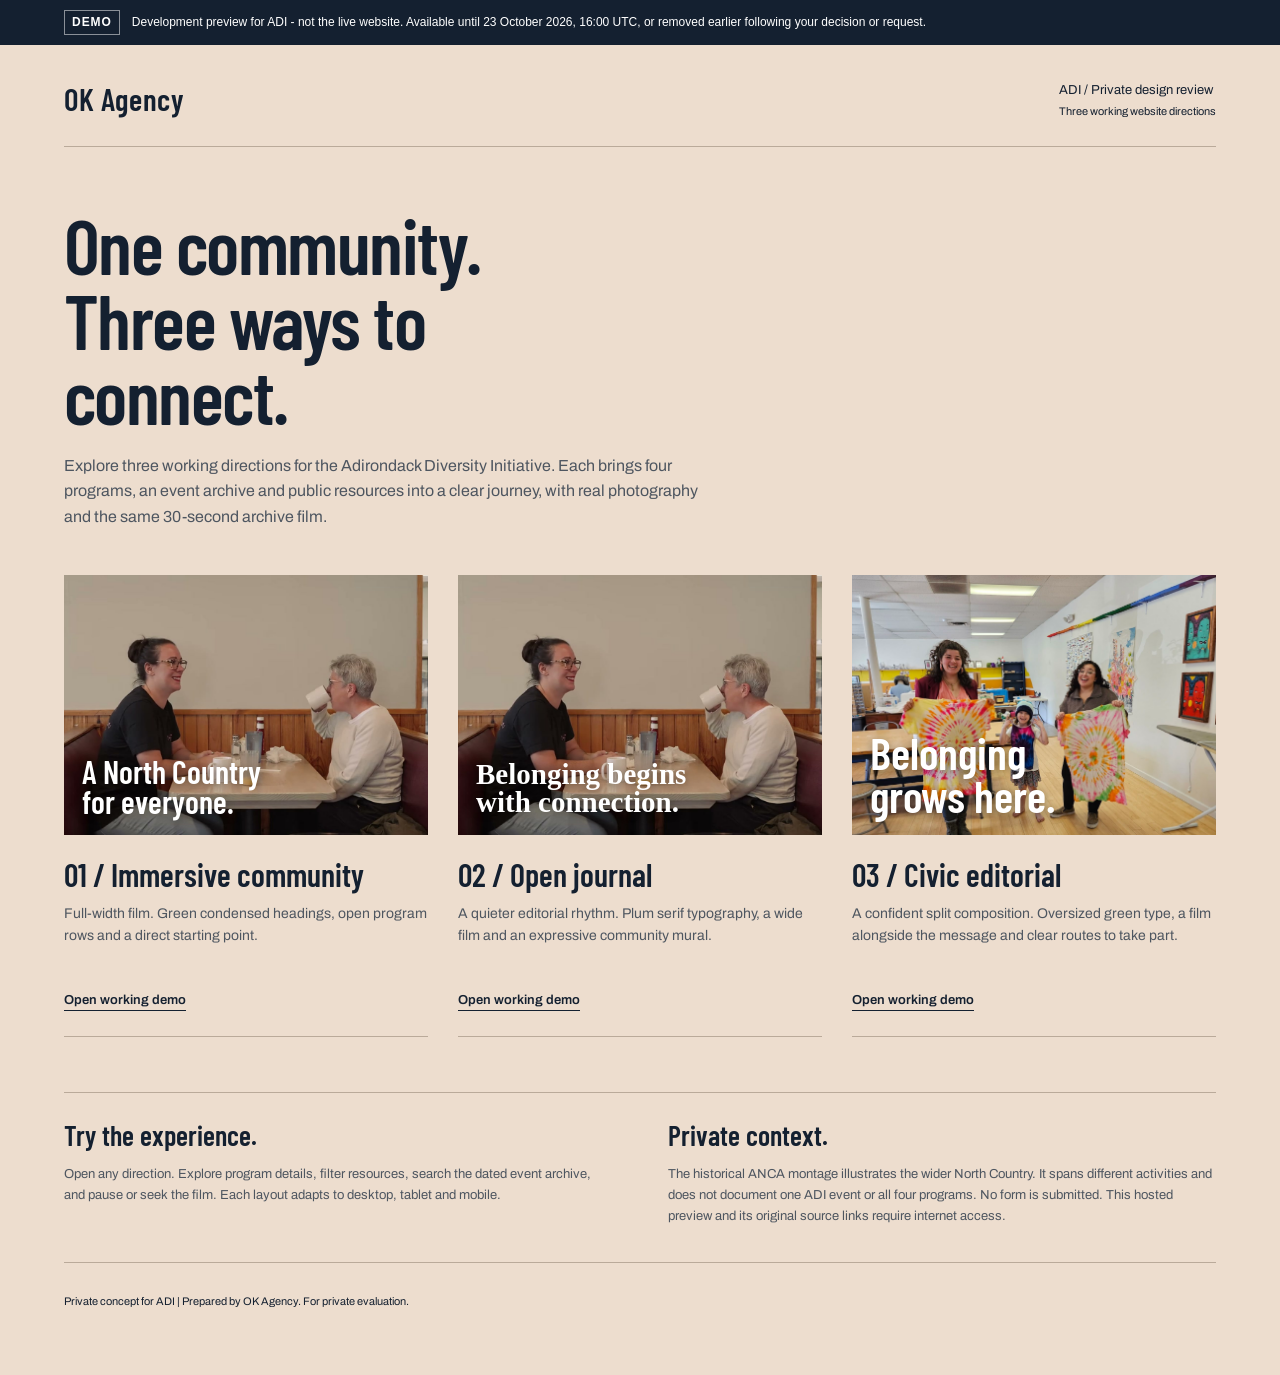
==== index.html @ 8eb535d7 "Publish three ADI development concepts with one review hub" ====
<!doctype html><html lang="en"><head><meta charset="utf-8"><meta name="viewport" content="width=device-width,initial-scale=1"><meta name="robots" content="noindex,nofollow"><title>ADI | Three working directions - private review</title><style>@font-face{font-family:Archivo;src:url('assets/fonts/Archivo-Variable.ttf');font-weight:100 900}@font-face{font-family:Barlow;src:url('assets/fonts/BarlowCondensed-SemiBold.ttf');font-weight:600}*{box-sizing:border-box}body{margin:0;background:#edddce;color:#142030;font:16px/1.6 Archivo,Arial,sans-serif}.shell{max-width:1440px;margin:auto;padding:35px 5vw}header{display:flex;justify-content:space-between;border-bottom:1px solid #baaa9a;padding-bottom:24px;font-size:13px}.brand{font:600 31px Barlow,sans-serif;letter-spacing:.02em}h1{font:600 clamp(52px,6vw,88px)/.98 Barlow,sans-serif;max-width:17ch;margin:60px 0 20px;letter-spacing:-.02em}p{margin:0}.intro{max-width:71ch;color:#4e5660}.directions{display:grid;grid-template-columns:repeat(3,1fr);gap:30px;margin-top:45px}.direction{color:inherit;text-decoration:none;border-bottom:1px solid #baaa9a;padding-bottom:25px}.direction img{width:100%;height:auto;display:block;aspect-ratio:1.4;object-fit:cover}.preview{position:relative;background:#193e36}.preview span{position:absolute;bottom:18px;left:18px;right:18px;color:white;font:600 32px/.95 Barlow,sans-serif;text-shadow:0 2px 8px #0006}.direction.journal .preview span{font:600 29px/.98 Georgia,serif}.direction.civic .preview span{font-size:45px}.direction h2{font:600 32px Barlow,sans-serif;margin:20px 0 10px}.direction p{font-size:14px;min-height:65px;color:#4e5660}.direction .open{display:inline-block;border-bottom:1px solid #142030;margin-top:22px;font-size:13px;font-weight:600}.direction:hover .open{color:#b52454;border-color:#b52454}a:focus-visible{outline:3px solid #b52454;outline-offset:8px}.notes{border-top:1px solid #baaa9a;margin-top:55px;padding-top:25px;display:grid;grid-template-columns:1fr 1fr;gap:55px;font-size:13px}.notes h2{font:600 28px Barlow,sans-serif;margin:0 0 12px}.notes p{color:#4e5660}footer{padding-block:30px;margin-top:35px;border-top:1px solid #baaa9a;font-size:11px}small{font-size:11px} @media(max-width:850px){.directions{grid-template-columns:1fr;gap:35px}.direction{display:grid;grid-template-columns:1fr 1fr;gap:20px}.direction h2{margin-top:0}.direction p{min-height:0}.notes{gap:30px}h1{margin-top:40px}.preview span{font-size:27px}.direction.journal .preview span{font-size:24px}}@media(max-width:560px){.shell{padding:25px 23px}header{gap:25px;font-size:11px;align-items:center}.direction{display:block}.direction h2{margin-top:20px}.directions{margin-top:35px}.notes{grid-template-columns:1fr;gap:28px}.brand{font-size:26px}.preview span{font-size:36px}.direction.journal .preview span{font-size:32px}h1{font-size:61px}.intro{font-size:15px}}@media(prefers-reduced-motion:reduce){*{scroll-behavior:auto}}</style><style>.review-notice{display:flex;align-items:center;gap:12px;padding:10px 5vw;background:#142030;color:#fff;font:12px/1.45 Arial,sans-serif;position:relative;z-index:30}.review-notice strong{flex-shrink:0;border:1px solid #ffffff80;padding:3px 7px;letter-spacing:.08em}.review-notice span{max-width:1000px}@media(max-width:600px){.review-notice{padding:9px 18px;font-size:10px}}</style></head><body><aside class="review-notice" aria-label="Development preview"><strong>DEMO</strong> <span>Development preview for ADI - not the live website. Available until 23 October 2026, 16:00 UTC, or removed earlier following your decision or request.</span></aside><div class="shell"><header><span class="brand">OK Agency</span><span>ADI / Private design review<br><small>Three working website directions</small></span></header><main><h1>One community.<br>Three ways to connect.</h1><p class="intro">Explore three working directions for the Adirondack Diversity Initiative. Each brings four programs, an event archive and public resources into a clear journey, with real photography and the same 30-second archive film.</p><div class="directions"><a class="direction " href="immersive/index.html"><div class="preview"><img src="assets/conversation-poster.jpg" alt="" width="1280" height="720"><span>A North Country<br>for everyone.</span></div><div><h2>01 / Immersive community</h2><p>Full-width film. Green condensed headings, open program rows and a direct starting point.</p><span class="open">Open working demo</span></div></a><a class="direction journal" href="open-journal/index.html"><div class="preview"><img src="assets/conversation-poster.jpg" alt="" width="1280" height="720"><span>Belonging begins<br>with connection.</span></div><div><h2>02 / Open journal</h2><p>A quieter editorial rhythm. Plum serif typography, a wide film and an expressive community mural.</p><span class="open">Open working demo</span></div></a><a class="direction civic" href="civic-editorial/index.html"><div class="preview"><img src="assets/community-arts.jpg" alt="" width="1280" height="720"><span>Belonging<br>grows here.</span></div><div><h2>03 / Civic editorial</h2><p>A confident split composition. Oversized green type, a film alongside the message and clear routes to take part.</p><span class="open">Open working demo</span></div></a></div><div class="notes"><div><h2>Try the experience.</h2><p>Open any direction. Explore program details, filter resources, search the dated event archive, and pause or seek the film. Each layout adapts to desktop, tablet and mobile.</p></div><div><h2>Private context.</h2><p>The historical ANCA montage illustrates the wider North Country. It spans different activities and does not document one ADI event or all four programs. No form is submitted. This hosted preview and its original source links require internet access.</p></div></div></main><footer>Private concept for ADI | Prepared by OK Agency. For private evaluation.</footer></div></body></html>
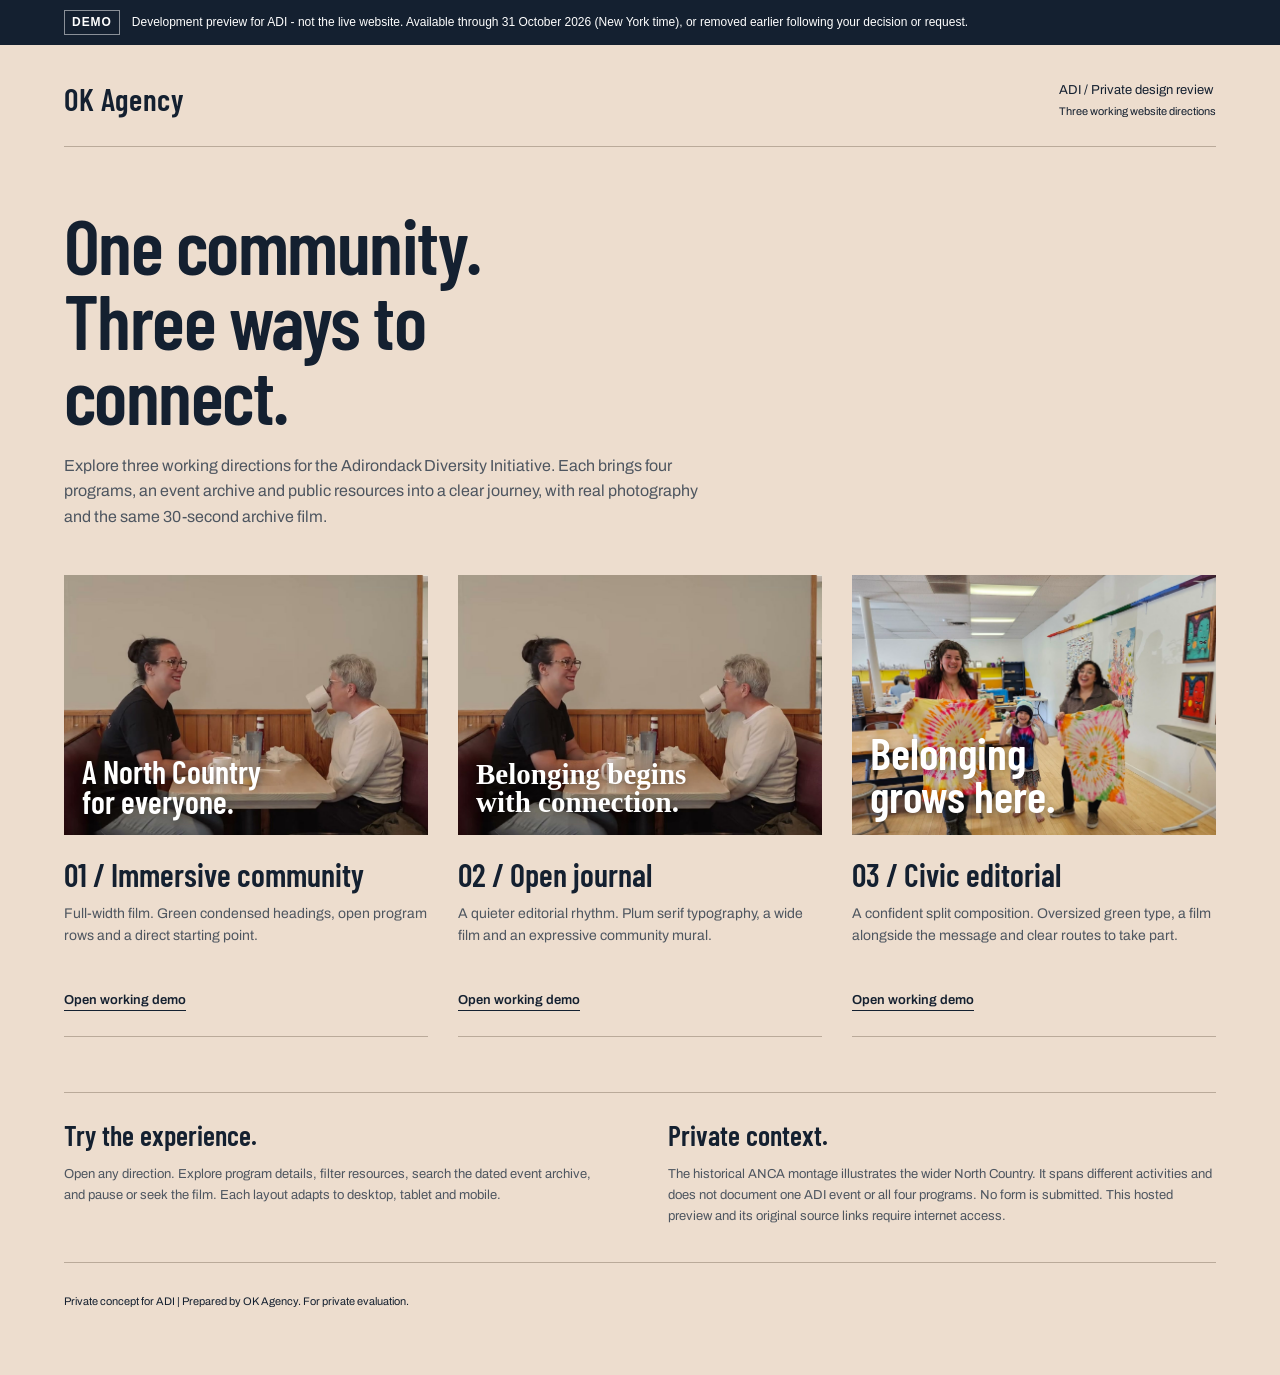
==== commit 3275a98f: "Extend demo review availability through October 31" ====
--- a/index.html
+++ b/index.html
@@ -1 +1 @@
-<!doctype html><html lang="en"><head><meta charset="utf-8"><meta name="viewport" content="width=device-width,initial-scale=1"><meta name="robots" content="noindex,nofollow"><title>ADI | Three working directions - private review</title><style>@font-face{font-family:Archivo;src:url('assets/fonts/Archivo-Variable.ttf');font-weight:100 900}@font-face{font-family:Barlow;src:url('assets/fonts/BarlowCondensed-SemiBold.ttf');font-weight:600}*{box-sizing:border-box}body{margin:0;background:#edddce;color:#142030;font:16px/1.6 Archivo,Arial,sans-serif}.shell{max-width:1440px;margin:auto;padding:35px 5vw}header{display:flex;justify-content:space-between;border-bottom:1px solid #baaa9a;padding-bottom:24px;font-size:13px}.brand{font:600 31px Barlow,sans-serif;letter-spacing:.02em}h1{font:600 clamp(52px,6vw,88px)/.98 Barlow,sans-serif;max-width:17ch;margin:60px 0 20px;letter-spacing:-.02em}p{margin:0}.intro{max-width:71ch;color:#4e5660}.directions{display:grid;grid-template-columns:repeat(3,1fr);gap:30px;margin-top:45px}.direction{color:inherit;text-decoration:none;border-bottom:1px solid #baaa9a;padding-bottom:25px}.direction img{width:100%;height:auto;display:block;aspect-ratio:1.4;object-fit:cover}.preview{position:relative;background:#193e36}.preview span{position:absolute;bottom:18px;left:18px;right:18px;color:white;font:600 32px/.95 Barlow,sans-serif;text-shadow:0 2px 8px #0006}.direction.journal .preview span{font:600 29px/.98 Georgia,serif}.direction.civic .preview span{font-size:45px}.direction h2{font:600 32px Barlow,sans-serif;margin:20px 0 10px}.direction p{font-size:14px;min-height:65px;color:#4e5660}.direction .open{display:inline-block;border-bottom:1px solid #142030;margin-top:22px;font-size:13px;font-weight:600}.direction:hover .open{color:#b52454;border-color:#b52454}a:focus-visible{outline:3px solid #b52454;outline-offset:8px}.notes{border-top:1px solid #baaa9a;margin-top:55px;padding-top:25px;display:grid;grid-template-columns:1fr 1fr;gap:55px;font-size:13px}.notes h2{font:600 28px Barlow,sans-serif;margin:0 0 12px}.notes p{color:#4e5660}footer{padding-block:30px;margin-top:35px;border-top:1px solid #baaa9a;font-size:11px}small{font-size:11px} @media(max-width:850px){.directions{grid-template-columns:1fr;gap:35px}.direction{display:grid;grid-template-columns:1fr 1fr;gap:20px}.direction h2{margin-top:0}.direction p{min-height:0}.notes{gap:30px}h1{margin-top:40px}.preview span{font-size:27px}.direction.journal .preview span{font-size:24px}}@media(max-width:560px){.shell{padding:25px 23px}header{gap:25px;font-size:11px;align-items:center}.direction{display:block}.direction h2{margin-top:20px}.directions{margin-top:35px}.notes{grid-template-columns:1fr;gap:28px}.brand{font-size:26px}.preview span{font-size:36px}.direction.journal .preview span{font-size:32px}h1{font-size:61px}.intro{font-size:15px}}@media(prefers-reduced-motion:reduce){*{scroll-behavior:auto}}</style><style>.review-notice{display:flex;align-items:center;gap:12px;padding:10px 5vw;background:#142030;color:#fff;font:12px/1.45 Arial,sans-serif;position:relative;z-index:30}.review-notice strong{flex-shrink:0;border:1px solid #ffffff80;padding:3px 7px;letter-spacing:.08em}.review-notice span{max-width:1000px}@media(max-width:600px){.review-notice{padding:9px 18px;font-size:10px}}</style></head><body><aside class="review-notice" aria-label="Development preview"><strong>DEMO</strong> <span>Development preview for ADI - not the live website. Available until 23 October 2026, 16:00 UTC, or removed earlier following your decision or request.</span></aside><div class="shell"><header><span class="brand">OK Agency</span><span>ADI / Private design review<br><small>Three working website directions</small></span></header><main><h1>One community.<br>Three ways to connect.</h1><p class="intro">Explore three working directions for the Adirondack Diversity Initiative. Each brings four programs, an event archive and public resources into a clear journey, with real photography and the same 30-second archive film.</p><div class="directions"><a class="direction " href="immersive/index.html"><div class="preview"><img src="assets/conversation-poster.jpg" alt="" width="1280" height="720"><span>A North Country<br>for everyone.</span></div><div><h2>01 / Immersive community</h2><p>Full-width film. Green condensed headings, open program rows and a direct starting point.</p><span class="open">Open working demo</span></div></a><a class="direction journal" href="open-journal/index.html"><div class="preview"><img src="assets/conversation-poster.jpg" alt="" width="1280" height="720"><span>Belonging begins<br>with connection.</span></div><div><h2>02 / Open journal</h2><p>A quieter editorial rhythm. Plum serif typography, a wide film and an expressive community mural.</p><span class="open">Open working demo</span></div></a><a class="direction civic" href="civic-editorial/index.html"><div class="preview"><img src="assets/community-arts.jpg" alt="" width="1280" height="720"><span>Belonging<br>grows here.</span></div><div><h2>03 / Civic editorial</h2><p>A confident split composition. Oversized green type, a film alongside the message and clear routes to take part.</p><span class="open">Open working demo</span></div></a></div><div class="notes"><div><h2>Try the experience.</h2><p>Open any direction. Explore program details, filter resources, search the dated event archive, and pause or seek the film. Each layout adapts to desktop, tablet and mobile.</p></div><div><h2>Private context.</h2><p>The historical ANCA montage illustrates the wider North Country. It spans different activities and does not document one ADI event or all four programs. No form is submitted. This hosted preview and its original source links require internet access.</p></div></div></main><footer>Private concept for ADI | Prepared by OK Agency. For private evaluation.</footer></div></body></html>+<!doctype html><html lang="en"><head><meta charset="utf-8"><meta name="viewport" content="width=device-width,initial-scale=1"><meta name="robots" content="noindex,nofollow"><title>ADI | Three working directions - private review</title><style>@font-face{font-family:Archivo;src:url('assets/fonts/Archivo-Variable.ttf');font-weight:100 900}@font-face{font-family:Barlow;src:url('assets/fonts/BarlowCondensed-SemiBold.ttf');font-weight:600}*{box-sizing:border-box}body{margin:0;background:#edddce;color:#142030;font:16px/1.6 Archivo,Arial,sans-serif}.shell{max-width:1440px;margin:auto;padding:35px 5vw}header{display:flex;justify-content:space-between;border-bottom:1px solid #baaa9a;padding-bottom:24px;font-size:13px}.brand{font:600 31px Barlow,sans-serif;letter-spacing:.02em}h1{font:600 clamp(52px,6vw,88px)/.98 Barlow,sans-serif;max-width:17ch;margin:60px 0 20px;letter-spacing:-.02em}p{margin:0}.intro{max-width:71ch;color:#4e5660}.directions{display:grid;grid-template-columns:repeat(3,1fr);gap:30px;margin-top:45px}.direction{color:inherit;text-decoration:none;border-bottom:1px solid #baaa9a;padding-bottom:25px}.direction img{width:100%;height:auto;display:block;aspect-ratio:1.4;object-fit:cover}.preview{position:relative;background:#193e36}.preview span{position:absolute;bottom:18px;left:18px;right:18px;color:white;font:600 32px/.95 Barlow,sans-serif;text-shadow:0 2px 8px #0006}.direction.journal .preview span{font:600 29px/.98 Georgia,serif}.direction.civic .preview span{font-size:45px}.direction h2{font:600 32px Barlow,sans-serif;margin:20px 0 10px}.direction p{font-size:14px;min-height:65px;color:#4e5660}.direction .open{display:inline-block;border-bottom:1px solid #142030;margin-top:22px;font-size:13px;font-weight:600}.direction:hover .open{color:#b52454;border-color:#b52454}a:focus-visible{outline:3px solid #b52454;outline-offset:8px}.notes{border-top:1px solid #baaa9a;margin-top:55px;padding-top:25px;display:grid;grid-template-columns:1fr 1fr;gap:55px;font-size:13px}.notes h2{font:600 28px Barlow,sans-serif;margin:0 0 12px}.notes p{color:#4e5660}footer{padding-block:30px;margin-top:35px;border-top:1px solid #baaa9a;font-size:11px}small{font-size:11px} @media(max-width:850px){.directions{grid-template-columns:1fr;gap:35px}.direction{display:grid;grid-template-columns:1fr 1fr;gap:20px}.direction h2{margin-top:0}.direction p{min-height:0}.notes{gap:30px}h1{margin-top:40px}.preview span{font-size:27px}.direction.journal .preview span{font-size:24px}}@media(max-width:560px){.shell{padding:25px 23px}header{gap:25px;font-size:11px;align-items:center}.direction{display:block}.direction h2{margin-top:20px}.directions{margin-top:35px}.notes{grid-template-columns:1fr;gap:28px}.brand{font-size:26px}.preview span{font-size:36px}.direction.journal .preview span{font-size:32px}h1{font-size:61px}.intro{font-size:15px}}@media(prefers-reduced-motion:reduce){*{scroll-behavior:auto}}</style><style>.review-notice{display:flex;align-items:center;gap:12px;padding:10px 5vw;background:#142030;color:#fff;font:12px/1.45 Arial,sans-serif;position:relative;z-index:30}.review-notice strong{flex-shrink:0;border:1px solid #ffffff80;padding:3px 7px;letter-spacing:.08em}.review-notice span{max-width:1000px}@media(max-width:600px){.review-notice{padding:9px 18px;font-size:10px}}</style></head><body><aside class="review-notice" aria-label="Development preview"><strong>DEMO</strong> <span>Development preview for ADI - not the live website. Available through 31 October 2026 (New York time), or removed earlier following your decision or request.</span></aside><div class="shell"><header><span class="brand">OK Agency</span><span>ADI / Private design review<br><small>Three working website directions</small></span></header><main><h1>One community.<br>Three ways to connect.</h1><p class="intro">Explore three working directions for the Adirondack Diversity Initiative. Each brings four programs, an event archive and public resources into a clear journey, with real photography and the same 30-second archive film.</p><div class="directions"><a class="direction " href="immersive/index.html"><div class="preview"><img src="assets/conversation-poster.jpg" alt="" width="1280" height="720"><span>A North Country<br>for everyone.</span></div><div><h2>01 / Immersive community</h2><p>Full-width film. Green condensed headings, open program rows and a direct starting point.</p><span class="open">Open working demo</span></div></a><a class="direction journal" href="open-journal/index.html"><div class="preview"><img src="assets/conversation-poster.jpg" alt="" width="1280" height="720"><span>Belonging begins<br>with connection.</span></div><div><h2>02 / Open journal</h2><p>A quieter editorial rhythm. Plum serif typography, a wide film and an expressive community mural.</p><span class="open">Open working demo</span></div></a><a class="direction civic" href="civic-editorial/index.html"><div class="preview"><img src="assets/community-arts.jpg" alt="" width="1280" height="720"><span>Belonging<br>grows here.</span></div><div><h2>03 / Civic editorial</h2><p>A confident split composition. Oversized green type, a film alongside the message and clear routes to take part.</p><span class="open">Open working demo</span></div></a></div><div class="notes"><div><h2>Try the experience.</h2><p>Open any direction. Explore program details, filter resources, search the dated event archive, and pause or seek the film. Each layout adapts to desktop, tablet and mobile.</p></div><div><h2>Private context.</h2><p>The historical ANCA montage illustrates the wider North Country. It spans different activities and does not document one ADI event or all four programs. No form is submitted. This hosted preview and its original source links require internet access.</p></div></div></main><footer>Private concept for ADI | Prepared by OK Agency. For private evaluation.</footer></div></body></html>
